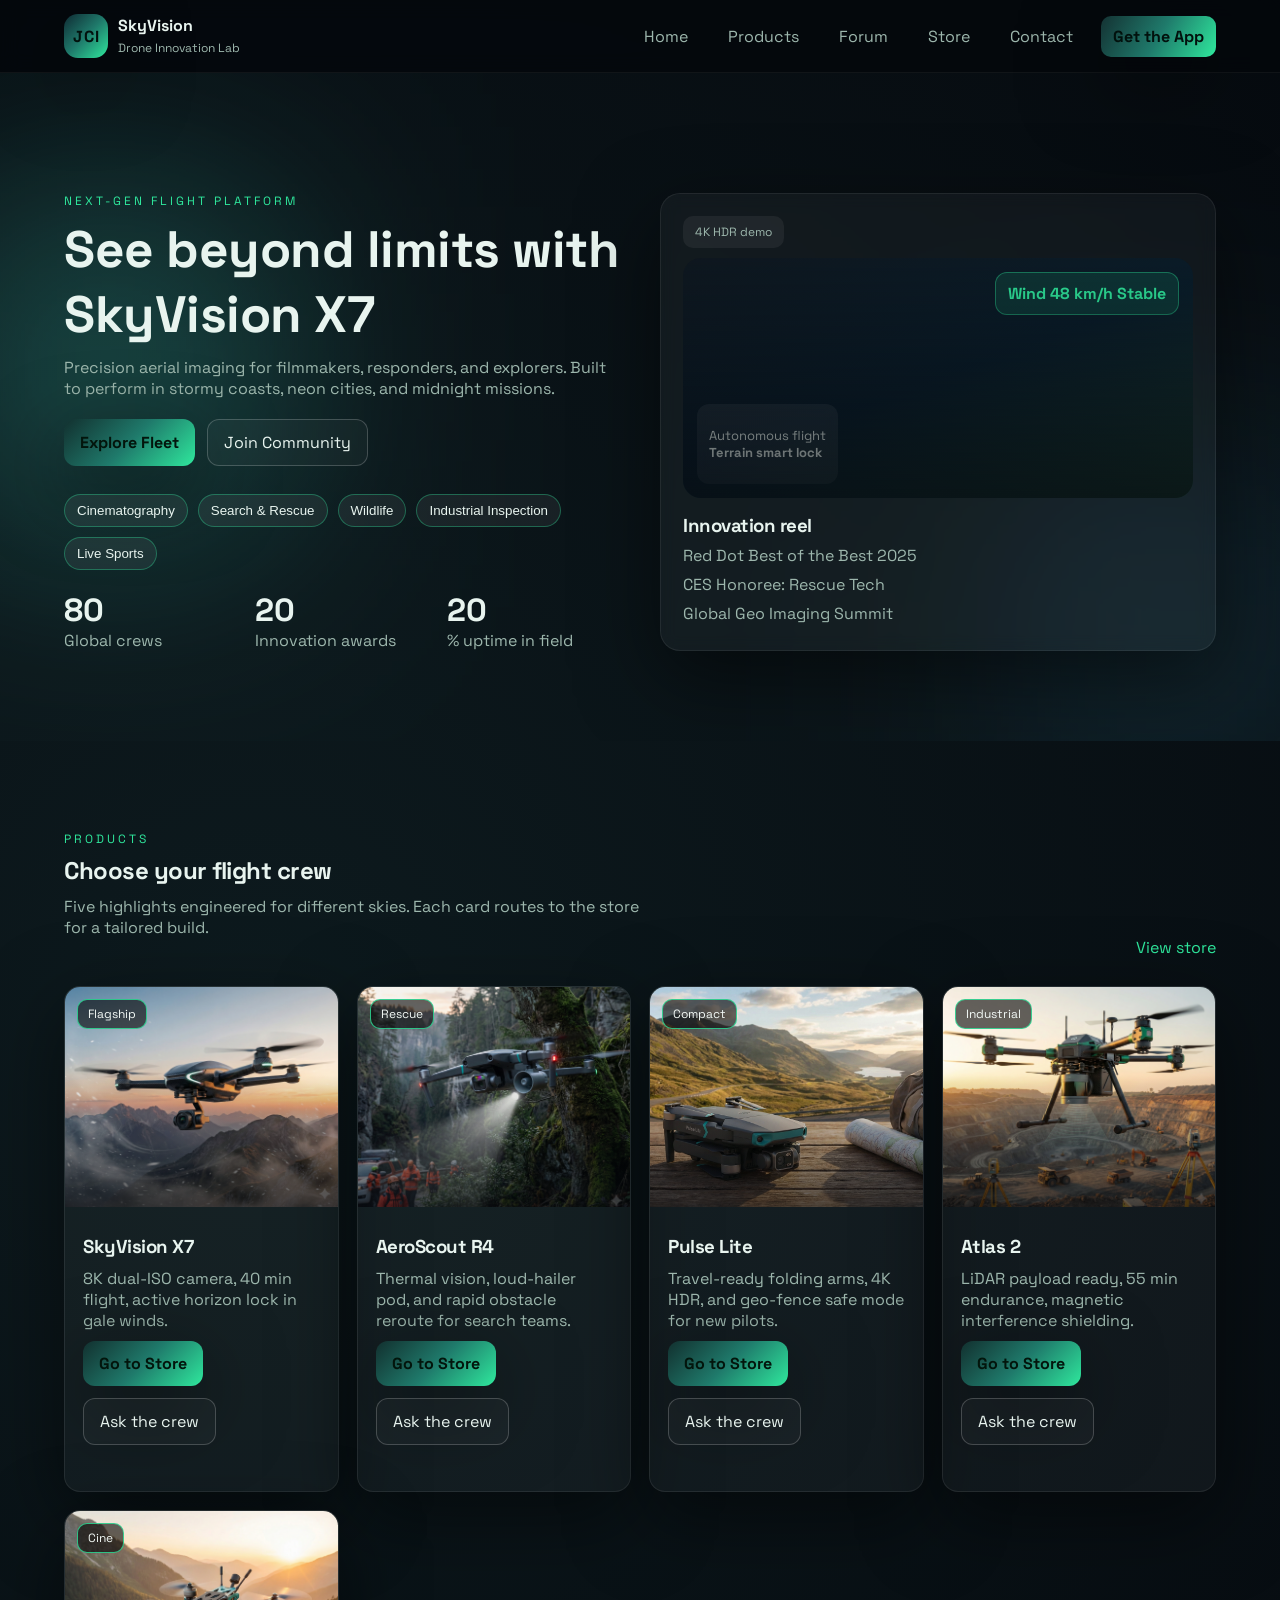
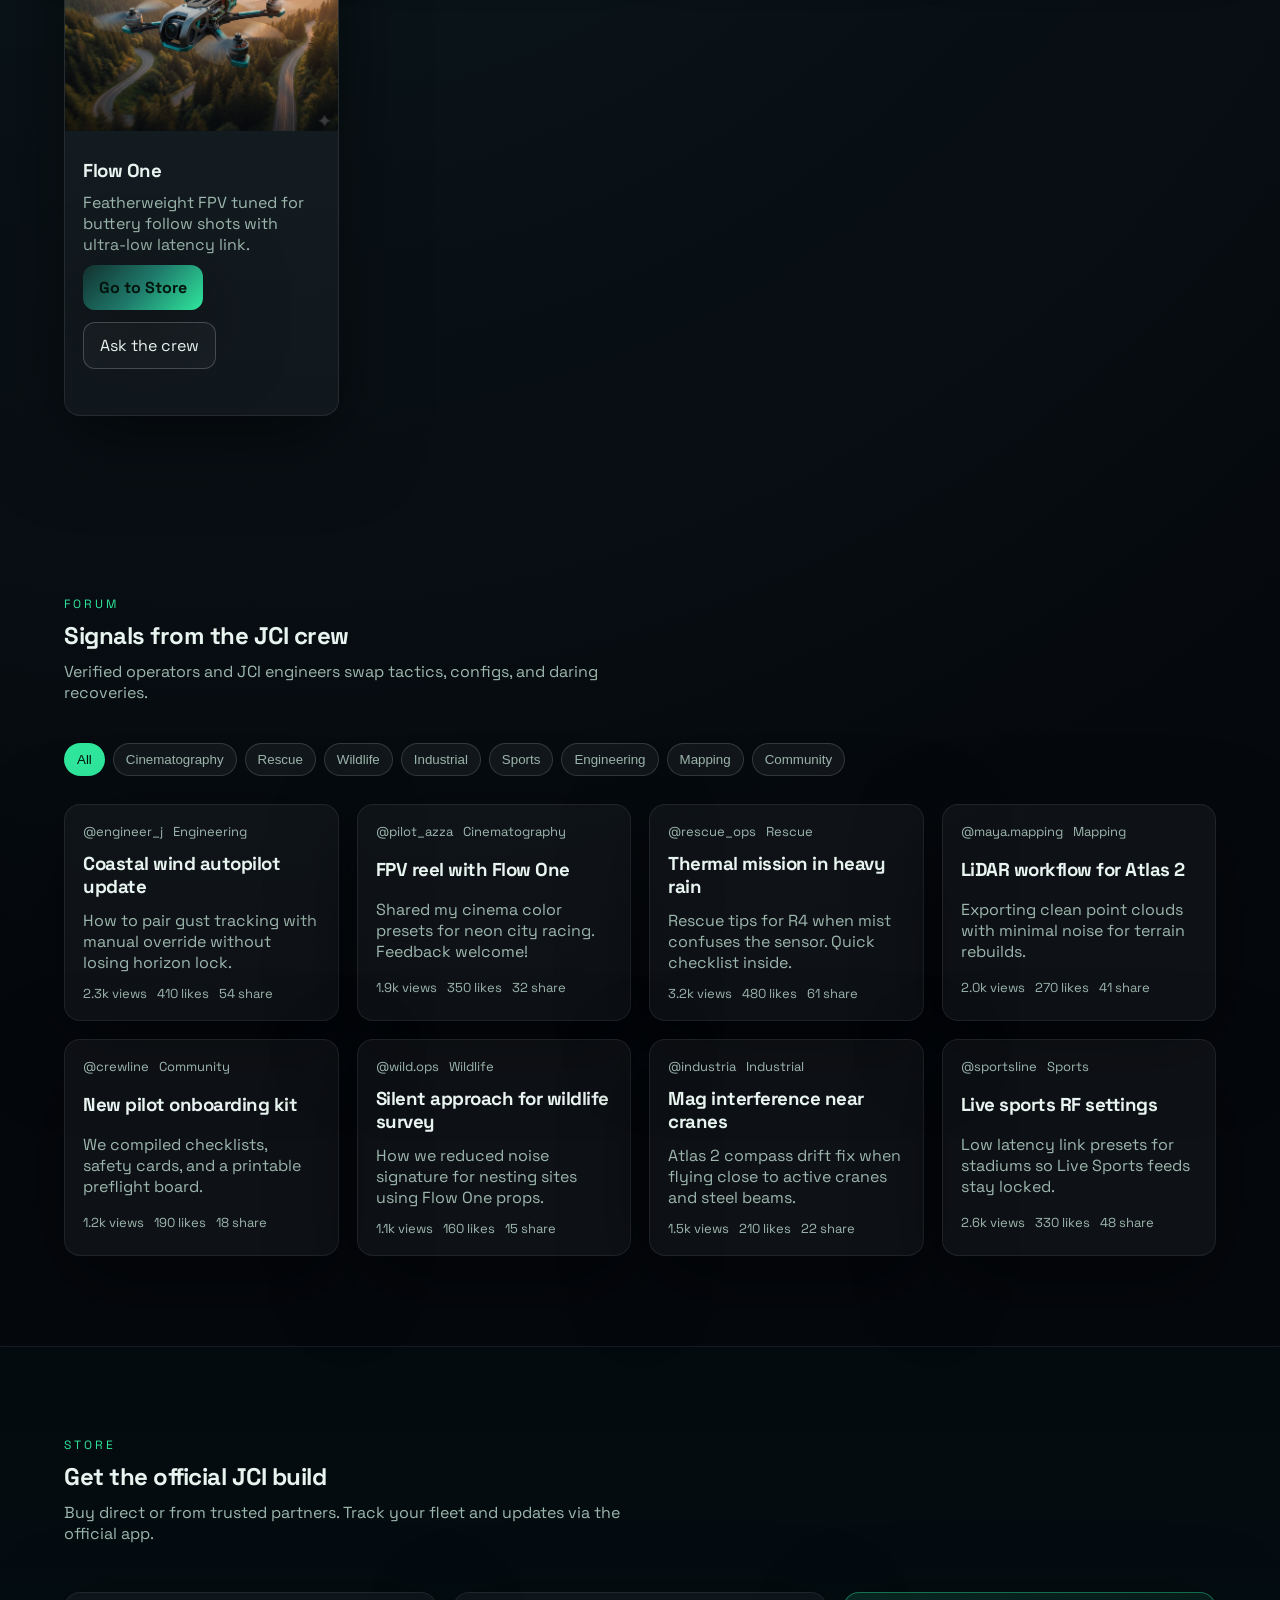
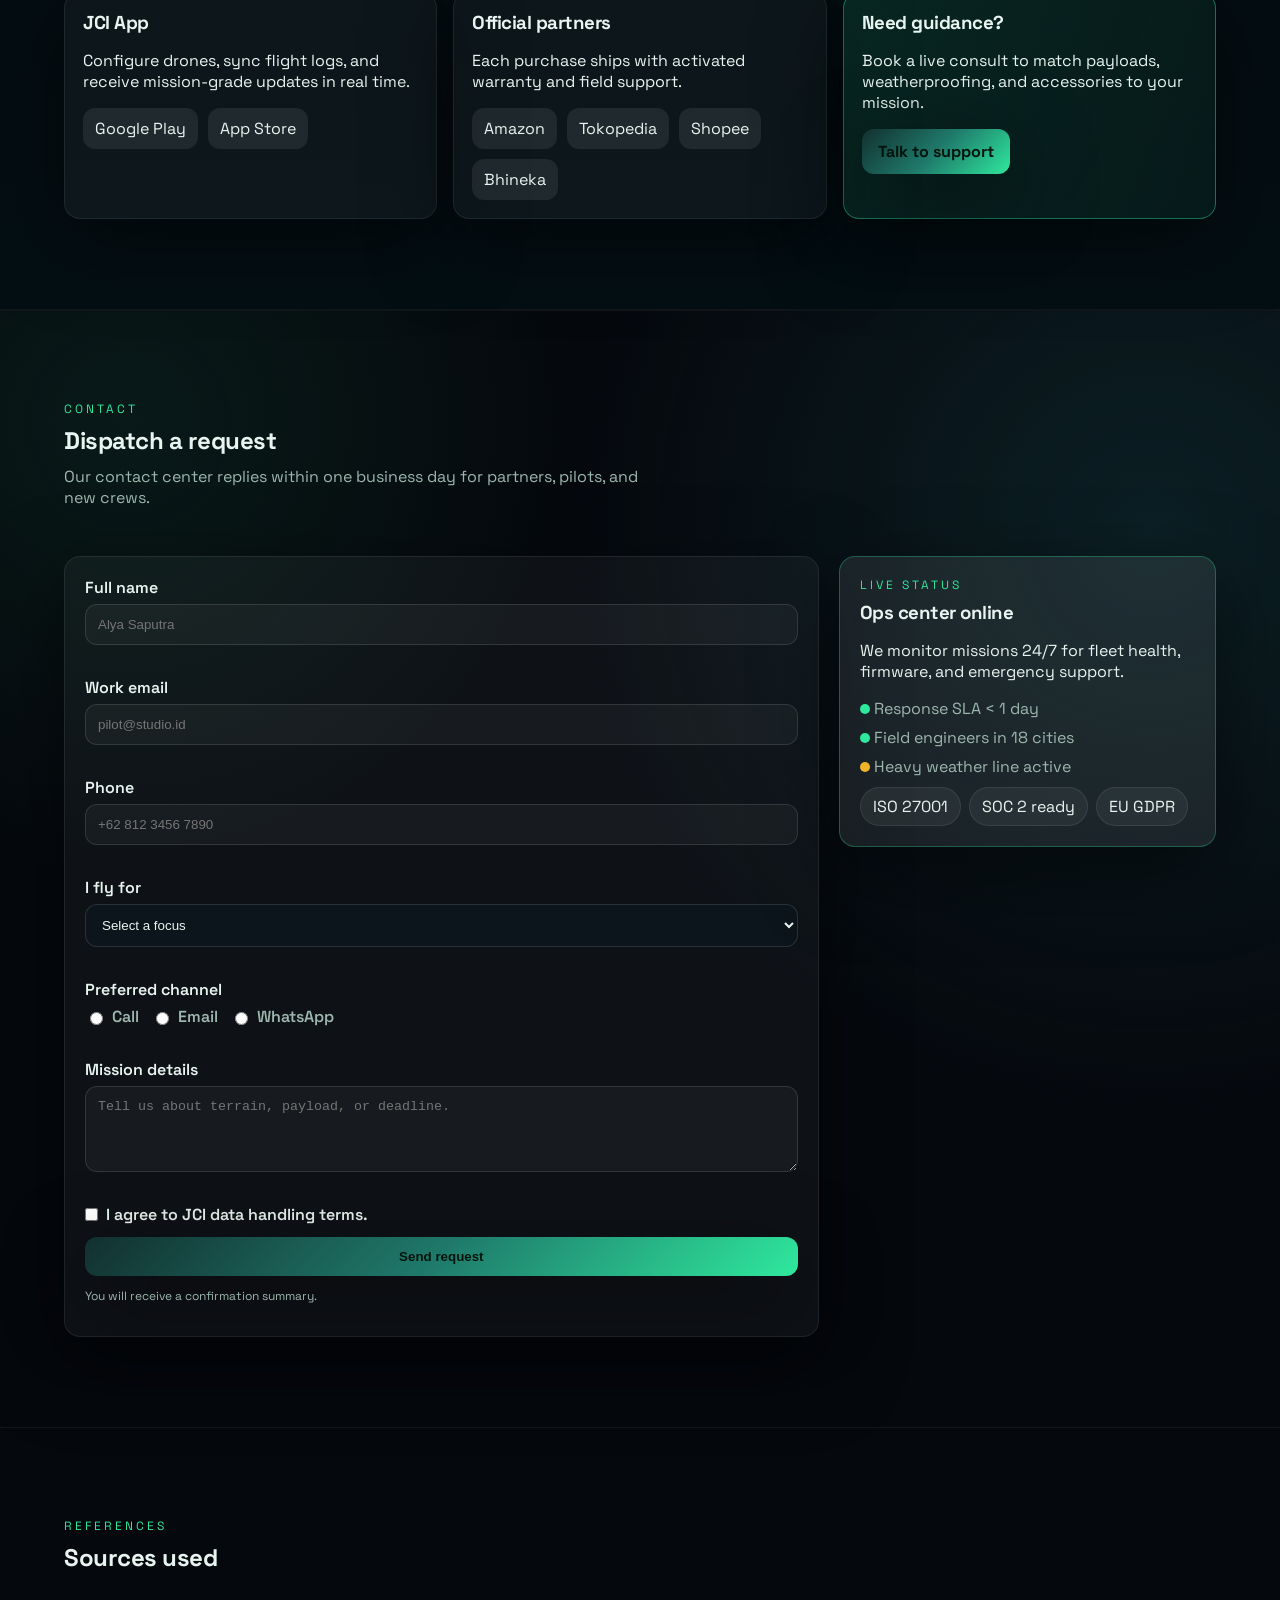
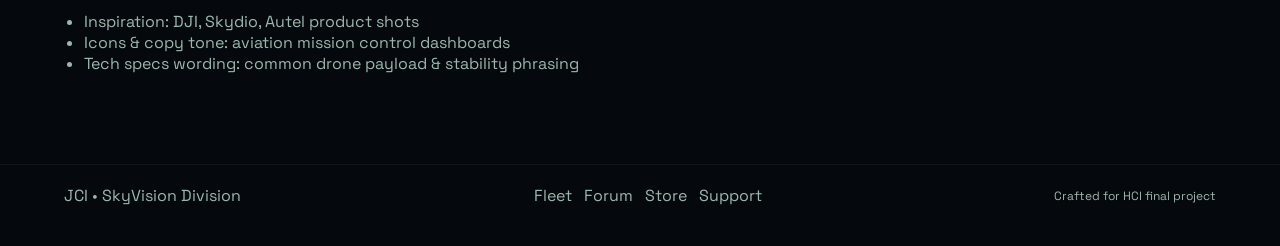
==== index.html @ 2f9ebe7c "Initial commit HCI final project" ====
<!DOCTYPE html>
<html lang="en">
<head>
  <meta charset="UTF-8">
  <meta name="viewport" content="width=device-width, initial-scale=1.0">
  <title>JCI | SkyVision Experience</title>
  <link rel="preconnect" href="https://fonts.googleapis.com">
  <link rel="preconnect" href="https://fonts.gstatic.com" crossorigin>
  <link href="https://fonts.googleapis.com/css2?family=Space+Grotesk:wght@400;500;600;700&display=swap" rel="stylesheet">
  <link rel="stylesheet" href="styles.css">
</head>
<body>
  <header class="topbar">
    <a class="brand" href="#home" aria-label="Go to JCI home">
      <div class="brand-mark">JCI</div>
      <div class="brand-text">
        <span>SkyVision</span>
        <small>Drone Innovation Lab</small>
      </div>
    </a>
    <button class="nav-toggle" aria-label="Toggle navigation">
      <span></span><span></span><span></span>
    </button>
    <nav class="nav">
      <a href="#home">Home</a>
      <a href="#products">Products</a>
      <a href="#forum">Forum</a>
      <a href="#store">Store</a>
      <a href="#contact">Contact</a>
      <a class="pill" href="#store">Get the App</a>
    </nav>
  </header>

  <main>
    <section id="home" class="section hero">
      <div class="glow glow-a"></div>
      <div class="glow glow-b"></div>
      <div class="hero-grid">
        <div>
          <p class="eyebrow">Next-Gen Flight Platform</p>
          <h1>See beyond limits with SkyVision X7</h1>
          <p class="lede">Precision aerial imaging for filmmakers, responders, and explorers. Built to perform in stormy coasts, neon cities, and midnight missions.</p>
          <div class="actions">
            <a class="btn primary" href="#products">Explore Fleet</a>
            <a class="btn ghost" href="#forum">Join Community</a>
          </div>
          <div class="fields">
            <button class="chip field-chip" data-cat="Cinematography">Cinematography</button>
            <button class="chip field-chip" data-cat="Rescue">Search &amp; Rescue</button>
            <button class="chip field-chip" data-cat="Wildlife">Wildlife</button>
            <button class="chip field-chip" data-cat="Industrial">Industrial Inspection</button>
            <button class="chip field-chip" data-cat="Sports">Live Sports</button>
          </div>
          <div class="metrics">
            <div><span class="metric-value" data-target="280">0</span><span class="metric-label">Global crews</span></div>
            <div><span class="metric-value" data-target="42">0</span><span class="metric-label">Innovation awards</span></div>
            <div><span class="metric-value" data-target="99">0</span><span class="metric-label">% uptime in field</span></div>
          </div>
        </div>
        <div class="hero-card">
          <div class="hero-video">
            <div class="video-tag">4K HDR demo</div>
            <div class="video-frame">
              <video class="video-media" src="assets/SkyVIsionX7_in action.mp4" autoplay loop muted playsinline></video>
              <div class="floating-badge">
                <p>Autonomous flight<br><strong>Terrain smart lock</strong></p>
              </div>
              <div class="stat-chip">
                <span>Wind 48 km/h</span>
                <strong>Stable</strong>
              </div>
            </div>
          </div>
          <div class="hero-awards">
            <h3>Innovation reel</h3>
            <ul>
              <li>Red Dot Best of the Best 2025</li>
              <li>CES Honoree: Rescue Tech</li>
              <li>Global Geo Imaging Summit</li>
            </ul>
          </div>
        </div>
      </div>
    </section>

    <section id="products" class="section">
      <div class="section-head">
        <div>
          <p class="eyebrow">Products</p>
          <h2>Choose your flight crew</h2>
          <p class="lede">Five highlights engineered for different skies. Each card routes to the store for a tailored build.</p>
        </div>
        <a class="text-link" href="#store">View store</a>
      </div>
      <div class="card-grid" id="productGrid"></div>
    </section>

    <section id="forum" class="section">
      <div class="section-head">
        <div>
          <p class="eyebrow">Forum</p>
          <h2>Signals from the JCI crew</h2>
          <p class="lede">Verified operators and JCI engineers swap tactics, configs, and daring recoveries.</p>
        </div>
        <div class="filters" id="filterBar"></div>
      </div>
      <div class="card-grid forum-grid" id="forumGrid"></div>
    </section>

    <section id="store" class="section store">
      <div class="section-head">
        <div>
          <p class="eyebrow">Store</p>
          <h2>Get the official JCI build</h2>
          <p class="lede">Buy direct or from trusted partners. Track your fleet and updates via the official app.</p>
        </div>
      </div>
      <div class="store-grid">
        <div class="store-card">
          <h3>JCI App</h3>
          <p>Configure drones, sync flight logs, and receive mission-grade updates in real time.</p>
          <div class="badges">
            <a class="badge" href="#store" data-store="Google Play">Google Play</a>
            <a class="badge" href="#store" data-store="App Store">App Store</a>
          </div>
        </div>
        <div class="store-card">
          <h3>Official partners</h3>
          <p>Each purchase ships with activated warranty and field support.</p>
          <div class="partner-row">
            <a class="badge" href="#store" data-partner="Amazon">Amazon</a>
            <a class="badge" href="#store" data-partner="Tokopedia">Tokopedia</a>
            <a class="badge" href="#store" data-partner="Shopee">Shopee</a>
            <a class="badge" href="#store" data-partner="Bhineka">Bhineka</a>
          </div>
        </div>
        <div class="store-card highlight">
          <h3>Need guidance?</h3>
          <p>Book a live consult to match payloads, weatherproofing, and accessories to your mission.</p>
          <a class="btn primary" href="#contact">Talk to support</a>
        </div>
      </div>
    </section>

    <section id="contact" class="section contact">
      <div class="section-head">
        <div>
          <p class="eyebrow">Contact</p>
          <h2>Dispatch a request</h2>
          <p class="lede">Our contact center replies within one business day for partners, pilots, and new crews.</p>
        </div>
      </div>
      <div class="contact-grid">
        <form id="contactForm" novalidate>
          <div class="form-row">
            <label for="name">Full name</label>
            <input type="text" id="name" name="name" placeholder="Alya Saputra">
            <small class="error" id="err-name"></small>
          </div>
          <div class="form-row">
            <label for="email">Work email</label>
            <input type="email" id="email" name="email" placeholder="pilot@studio.id">
            <small class="error" id="err-email"></small>
          </div>
          <div class="form-row">
            <label for="phone">Phone</label>
            <input type="tel" id="phone" name="phone" placeholder="+62 812 3456 7890">
            <small class="error" id="err-phone"></small>
          </div>
          <div class="form-row">
            <label for="role">I fly for</label>
            <select id="role" name="role">
              <option value="">Select a focus</option>
              <option value="film">Film production</option>
              <option value="rescue">Rescue & safety</option>
              <option value="inspection">Industrial inspection</option>
              <option value="mapping">Mapping & survey</option>
              <option value="hobby">Hobby crew</option>
              <option value="security">Security & perimeter patrol</option>
            </select>
            <small class="error" id="err-role"></small>
          </div>
          <div class="form-row">
            <label>Preferred channel</label>
            <div class="radio-row">
              <label><input type="radio" name="channel" value="call"> Call</label>
              <label><input type="radio" name="channel" value="email"> Email</label>
              <label><input type="radio" name="channel" value="whatsapp"> WhatsApp</label>
            </div>
            <small class="error" id="err-channel"></small>
          </div>
          <div class="form-row">
            <label for="message">Mission details</label>
            <textarea id="message" name="message" rows="4" placeholder="Tell us about terrain, payload, or deadline."></textarea>
            <small class="error" id="err-message"></small>
          </div>
          <div class="form-row checkbox">
            <label><input type="checkbox" id="terms" name="terms"> I agree to JCI data handling terms.</label>
            <small class="error" id="err-terms"></small>
          </div>
          <div class="form-row">
            <button class="btn primary" type="submit">Send request</button>
            <p class="tiny">You will receive a confirmation summary.</p>
          </div>
        </form>
        <div class="contact-side">
          <div class="pulse-card">
            <p class="eyebrow">Live status</p>
            <h3>Ops center online</h3>
            <p>We monitor missions 24/7 for fleet health, firmware, and emergency support.</p>
            <ul class="status-list">
              <li><span class="dot green"></span> Response SLA &lt; 1 day</li>
              <li><span class="dot green"></span> Field engineers in 18 cities</li>
              <li><span class="dot yellow"></span> Heavy weather line active</li>
            </ul>
            <div class="chip-row">
              <div class="chip">ISO 27001</div>
              <div class="chip">SOC 2 ready</div>
              <div class="chip">EU GDPR</div>
            </div>
          </div>
        </div>
      </div>
    </section>

    <section class="section references">
      <div class="section-head">
        <div>
          <p class="eyebrow">References</p>
          <h2>Sources used</h2>
        </div>
      </div>
      <ul class="reference-list">
        <li>Inspiration: DJI, Skydio, Autel product shots</li>
        <li>Icons & copy tone: aviation mission control dashboards</li>
        <li>Tech specs wording: common drone payload & stability phrasing</li>
      </ul>
    </section>
  </main>

  <footer class="footer">
    <div>JCI • SkyVision Division</div>
    <div class="foot-links">
      <a href="#products">Fleet</a>
      <a href="#forum">Forum</a>
      <a href="#store">Store</a>
      <a href="#contact">Support</a>
    </div>
    <div class="foot-meta">Crafted for HCI final project</div>
  </footer>

  <script src="script.js"></script>
</body>
</html>
---- styles.css ----
/* Typography and palette */
:root {
  --bg: #05080d;
  --bg-soft: #0d151c;
  --card: rgba(255, 255, 255, 0.04);
  --card-strong: rgba(255, 255, 255, 0.08);
  --accent: #2fe89d;
  --accent-2: #1f7a6b;
  --text: #e8f4ef;
  --muted: #9db7ad;
  --warn: #f0b429;
  --error: #f66;
  --shadow: 0 25px 80px rgba(0, 0, 0, 0.5);
}

* {
  box-sizing: border-box;
}

body {
  margin: 0;
  font-family: "Space Grotesk", "Segoe UI", sans-serif;
  background: radial-gradient(circle at 20% 20%, #0d1a1e 0, #05080d 40%), radial-gradient(circle at 80% 0%, #0a1d2a 0, #05080d 45%), #05080d;
  color: var(--text);
}

a {
  color: inherit;
  text-decoration: none;
}

.topbar {
  position: sticky;
  top: 0;
  z-index: 10;
  display: flex;
  align-items: center;
  justify-content: space-between;
  padding: 14px 5vw;
  background: rgba(5, 8, 13, 0.9);
  backdrop-filter: blur(10px);
  border-bottom: 1px solid rgba(255, 255, 255, 0.05);
}

.brand {
  display: flex;
  align-items: center;
  gap: 10px;
}

.brand-mark {
  width: 44px;
  height: 44px;
  border-radius: 14px;
  background: linear-gradient(135deg, #0f2a33, #1f7a6b, #2fe89d);
  display: grid;
  place-items: center;
  font-weight: 700;
  letter-spacing: 1px;
  color: #02110d;
  box-shadow: var(--shadow);
}

.brand-text span {
  display: block;
  font-weight: 700;
}

.brand-text small {
  color: var(--muted);
  font-size: 12px;
}

.nav {
  display: flex;
  align-items: center;
  gap: 16px;
}

.nav a {
  padding: 10px 12px;
  border-radius: 10px;
  transition: background 0.2s ease, color 0.2s ease;
  color: var(--muted);
}

.nav a:hover {
  background: rgba(255, 255, 255, 0.07);
  color: var(--text);
}

.nav .pill {
  background: linear-gradient(120deg, #143233, #1f7a6b, #2fe89d);
  color: #02110d;
  font-weight: 700;
  box-shadow: var(--shadow);
}

.nav-toggle {
  display: none;
  width: 46px;
  height: 46px;
  border-radius: 14px;
  border: 1px solid rgba(255, 255, 255, 0.15);
  background: rgba(255, 255, 255, 0.03);
  gap: 6px;
  flex-direction: column;
  align-items: center;
  justify-content: center;
  cursor: pointer;
}

.nav-toggle span {
  width: 24px;
  height: 2px;
  background: var(--text);
}

.section {
  padding: 90px 5vw;
  position: relative;
}

.hero {
  padding-top: 120px;
  overflow: hidden;
}

.glow {
  position: absolute;
  filter: blur(120px);
  opacity: 0.55;
  mix-blend-mode: screen;
  pointer-events: none;
}

.glow-a {
  width: 320px;
  height: 320px;
  background: #1f7a6b;
  top: 20%;
  left: -4%;
}

.glow-b {
  width: 360px;
  height: 360px;
  background: #0f2a33;
  bottom: -10%;
  right: -6%;
}

.hero-grid {
  display: grid;
  grid-template-columns: repeat(auto-fit, minmax(280px, 1fr));
  gap: 40px;
  position: relative;
  z-index: 1;
}

.eyebrow {
  text-transform: uppercase;
  letter-spacing: 3px;
  font-size: 12px;
  color: var(--accent);
  margin: 0 0 8px;
}

h1, h2, h3 {
  margin: 0 0 10px;
  letter-spacing: -0.5px;
}

h1 {
  font-size: clamp(32px, 4vw, 52px);
}

.lede {
  color: var(--muted);
  margin: 0 0 20px;
  max-width: 600px;
}

.actions {
  display: flex;
  gap: 12px;
  margin-bottom: 28px;
  flex-wrap: wrap;
}

.btn {
  display: inline-flex;
  align-items: center;
  justify-content: center;
  gap: 8px;
  padding: 12px 16px;
  border-radius: 12px;
  border: 1px solid rgba(255, 255, 255, 0.15);
  color: var(--text);
  background: rgba(255, 255, 255, 0.03);
  cursor: pointer;
  transition: transform 0.2s ease, box-shadow 0.2s ease, background 0.2s ease;
}

.btn.primary {
  background: linear-gradient(135deg, #12302f, #1f7a6b, #2fe89d);
  color: #03150c;
  font-weight: 700;
  border: none;
  box-shadow: var(--shadow);
}

.btn.ghost {
  border-color: rgba(255, 255, 255, 0.2);
}

.btn:hover {
  transform: translateY(-2px);
  box-shadow: var(--shadow);
}

.metrics {
  display: grid;
  grid-template-columns: repeat(auto-fit, minmax(160px, 1fr));
  gap: 18px;
  color: var(--muted);
}

.metric-value {
  font-size: 32px;
  font-weight: 700;
  display: block;
  color: var(--text);
}

.hero-card {
  background: var(--card);
  border: 1px solid rgba(255, 255, 255, 0.07);
  border-radius: 20px;
  padding: 22px;
  backdrop-filter: blur(8px);
  box-shadow: var(--shadow);
}

.hero-video {
  margin-bottom: 16px;
}

.video-tag {
  display: inline-block;
  padding: 8px 12px;
  border-radius: 10px;
  background: rgba(255, 255, 255, 0.06);
  color: var(--muted);
  font-size: 12px;
}

.video-frame {
  position: relative;
  margin-top: 10px;
  border-radius: 18px;
  overflow: hidden;
  background: linear-gradient(160deg, #0f1820, #0a1d2a, #17362c);
  height: 240px;
}

.video-frame::after {
  content: "";
  position: absolute;
  inset: 0;
  background: linear-gradient(180deg, rgba(5, 8, 13, 0.05), rgba(5, 8, 13, 0.65));
}

.video-media {
  position: absolute;
  inset: 0;
  width: 100%;
  height: 100%;
  object-fit: cover;
  filter: brightness(0.9) saturate(1.05);
  transform: scale(1.08);
  transform-origin: center;
}

.floating-badge {
  position: absolute;
  bottom: 14px;
  left: 14px;
  padding: 10px 12px;
  border-radius: 12px;
  background: rgba(255, 255, 255, 0.08);
  backdrop-filter: blur(6px);
  font-size: 13px;
}

.stat-chip {
  position: absolute;
  top: 14px;
  right: 14px;
  padding: 10px 12px;
  border-radius: 12px;
  background: rgba(47, 232, 157, 0.12);
  color: var(--accent);
  border: 1px solid rgba(47, 232, 157, 0.4);
  font-weight: 700;
}

.hero-awards h3 {
  margin: 0 0 8px;
}

.hero-awards ul {
  padding: 0;
  margin: 0;
  list-style: none;
  color: var(--muted);
  display: grid;
  gap: 8px;
}

.fields {
  display: flex;
  gap: 10px;
  flex-wrap: wrap;
  margin: 8px 0 20px;
}

.chip {
  padding: 8px 12px;
  border-radius: 999px;
  background: rgba(255, 255, 255, 0.06);
  color: var(--text);
  border: 1px solid rgba(255, 255, 255, 0.08);
  cursor: pointer;
}

.field-chip {
  border-color: rgba(47, 232, 157, 0.35);
  color: var(--text);
}

.section-head {
  display: flex;
  justify-content: space-between;
  align-items: flex-end;
  gap: 20px;
  margin-bottom: 28px;
  flex-wrap: wrap;
}

.text-link {
  color: var(--accent);
  display: inline-flex;
  align-items: center;
  gap: 6px;
}

.card-grid {
  display: grid;
  grid-template-columns: repeat(auto-fit, minmax(260px, 1fr));
  gap: 18px;
}

.card {
  padding: 18px;
  border-radius: 16px;
  background: var(--card);
  border: 1px solid rgba(255, 255, 255, 0.08);
  display: grid;
  gap: 12px;
  box-shadow: var(--shadow);
}

.product-card {
  padding: 0;
  overflow: hidden;
}

.product-thumb {
  position: relative;
  height: 220px;
  background: linear-gradient(160deg, #0f1820, #0a1d2a, #17362c);
}

.product-thumb img {
  width: 100%;
  height: 100%;
  object-fit: cover;
  display: block;
}

.product-thumb::after {
  content: "";
  position: absolute;
  inset: 0;
  background: linear-gradient(180deg, rgba(5, 8, 13, 0) 40%, rgba(5, 8, 13, 0.65) 100%);
}

.product-card .product-tag {
  position: absolute;
  top: 12px;
  left: 12px;
  z-index: 1;
  background: rgba(0, 0, 0, 0.6);
  border-color: rgba(47, 232, 157, 0.8);
  color: #f2f8f5;
}

.product-body {
  padding: 16px 18px 18px;
  display: grid;
  gap: 10px;
}

.card h3 {
  margin: 0;
}

.card p {
  margin: 0;
  color: var(--muted);
}

.product-tag {
  display: inline-block;
  padding: 6px 10px;
  border-radius: 10px;
  background: rgba(47, 232, 157, 0.12);
  color: var(--accent);
  font-size: 12px;
  border: 1px solid rgba(47, 232, 157, 0.3);
}

.forum-grid .meta {
  display: flex;
  gap: 10px;
  color: var(--muted);
  font-size: 13px;
}

.forum-grid .counts {
  display: flex;
  gap: 10px;
  color: var(--muted);
  font-size: 13px;
}

.filters {
  display: flex;
  gap: 8px;
  flex-wrap: wrap;
}

.filter-btn {
  padding: 8px 12px;
  border-radius: 999px;
  border: 1px solid rgba(255, 255, 255, 0.15);
  background: rgba(255, 255, 255, 0.05);
  color: var(--muted);
  cursor: pointer;
}

.filter-btn.active {
  background: var(--accent);
  color: #03150c;
  border-color: transparent;
}

.store {
  background: linear-gradient(180deg, rgba(3, 13, 15, 0.6), rgba(3, 20, 25, 0.6));
  border-block: 1px solid rgba(255, 255, 255, 0.05);
}

.store-grid {
  display: grid;
  grid-template-columns: repeat(auto-fit, minmax(260px, 1fr));
  gap: 16px;
}

.store-card {
  padding: 18px;
  border-radius: 16px;
  background: var(--card);
  border: 1px solid rgba(255, 255, 255, 0.08);
  box-shadow: var(--shadow);
}

.store-card h3 {
  margin-top: 0;
}

.store-card .badges {
  display: flex;
  gap: 10px;
  flex-wrap: wrap;
  margin-top: 12px;
}

.badge {
  padding: 10px 12px;
  border-radius: 12px;
  background: rgba(255, 255, 255, 0.08);
  color: var(--text);
  display: inline-flex;
  gap: 6px;
  align-items: center;
}

.partner-row {
  display: flex;
  gap: 10px;
  flex-wrap: wrap;
  margin-top: 12px;
}

.store-card.highlight {
  border-color: rgba(47, 232, 157, 0.4);
  background: linear-gradient(120deg, rgba(47, 232, 157, 0.12), rgba(47, 232, 157, 0.05));
}

.tiny {
  color: var(--muted);
  font-size: 12px;
  margin: 6px 0 0;
}

.contact {
  background: radial-gradient(circle at 10% 10%, rgba(47, 232, 157, 0.08), transparent 30%), radial-gradient(circle at 90% 20%, rgba(22, 66, 71, 0.4), transparent 40%);
  border-top: 1px solid rgba(255, 255, 255, 0.05);
}

.contact-grid {
  display: grid;
  grid-template-columns: 2fr 1fr;
  gap: 20px;
  align-items: start;
}

form {
  background: var(--card);
  padding: 20px;
  border-radius: 16px;
  border: 1px solid rgba(255, 255, 255, 0.08);
  box-shadow: var(--shadow);
}

.form-row {
  display: grid;
  gap: 6px;
  margin-bottom: 12px;
}

label {
  font-weight: 600;
}

input, select, textarea {
  width: 100%;
  padding: 12px;
  border-radius: 12px;
  border: 1px solid rgba(255, 255, 255, 0.12);
  background: rgba(255, 255, 255, 0.04);
  color: var(--text);
}

textarea {
  resize: vertical;
}

input:focus, select:focus, textarea:focus {
  outline: 1px solid var(--accent);
  border-color: rgba(47, 232, 157, 0.6);
}

select {
  background: var(--bg-soft);
  color: var(--text);
}

select option {
  background: #f3f6f8;
  color: #0a1411;
}

.radio-row {
  display: flex;
  gap: 12px;
  flex-wrap: wrap;
  color: var(--muted);
}

.radio-row label {
  display: inline-flex;
  align-items: center;
  gap: 6px;
}

.form-row.checkbox {
  display: flex;
  align-items: center;
  gap: 8px;
  justify-content: flex-start;
}

.form-row.checkbox label {
  display: inline-flex;
  align-items: center;
  gap: 8px;
  white-space: nowrap;
}

.form-row.checkbox input[type="checkbox"] {
  margin: 0;
}

.error {
  color: var(--error);
  min-height: 14px;
}

.contact-side {
  position: sticky;
  top: 100px;
}

.pulse-card {
  background: var(--card-strong);
  padding: 20px;
  border-radius: 16px;
  border: 1px solid rgba(47, 232, 157, 0.3);
  box-shadow: var(--shadow);
}

.status-list {
  list-style: none;
  padding: 0;
  margin: 10px 0;
  color: var(--muted);
  display: grid;
  gap: 8px;
}

.dot {
  width: 10px;
  height: 10px;
  border-radius: 50%;
  display: inline-block;
}

.dot.green {
  background: var(--accent);
}

.dot.yellow {
  background: var(--warn);
}

.chip-row {
  display: flex;
  gap: 8px;
  flex-wrap: wrap;
  margin-top: 10px;
}

.references {
  border-top: 1px solid rgba(255, 255, 255, 0.05);
}

.reference-list {
  list-style: disc;
  margin: 0;
  padding-left: 20px;
  color: var(--muted);
}

.footer {
  padding: 20px 5vw 40px;
  display: flex;
  justify-content: space-between;
  align-items: center;
  gap: 16px;
  flex-wrap: wrap;
  color: var(--muted);
  border-top: 1px solid rgba(255, 255, 255, 0.05);
}

.foot-links {
  display: flex;
  gap: 12px;
}

.foot-links a:hover {
  color: var(--text);
}

.foot-meta {
  font-size: 12px;
}

/* Responsive tweaks */
@media (max-width: 1024px) {
  .contact-grid {
    grid-template-columns: 1fr;
  }
  .contact-side {
    position: static;
  }
}

@media (max-width: 768px) {
  .topbar {
    padding: 12px 4vw;
  }
  .nav {
    position: absolute;
    inset: 68px 16px auto 16px;
    flex-direction: column;
    background: rgba(5, 8, 13, 0.95);
    border: 1px solid rgba(255, 255, 255, 0.08);
    border-radius: 16px;
    padding: 12px;
    display: none;
  }
  .nav.open {
    display: flex;
  }
  .nav-toggle {
    display: inline-flex;
  }
}

@media (max-width: 600px) {
  .section {
    padding: 70px 5vw;
  }
  .hero {
    padding-top: 90px;
  }
  .metrics {
    grid-template-columns: repeat(auto-fit, minmax(120px, 1fr));
  }
  input, select, textarea {
    font-size: 14px;
  }
}
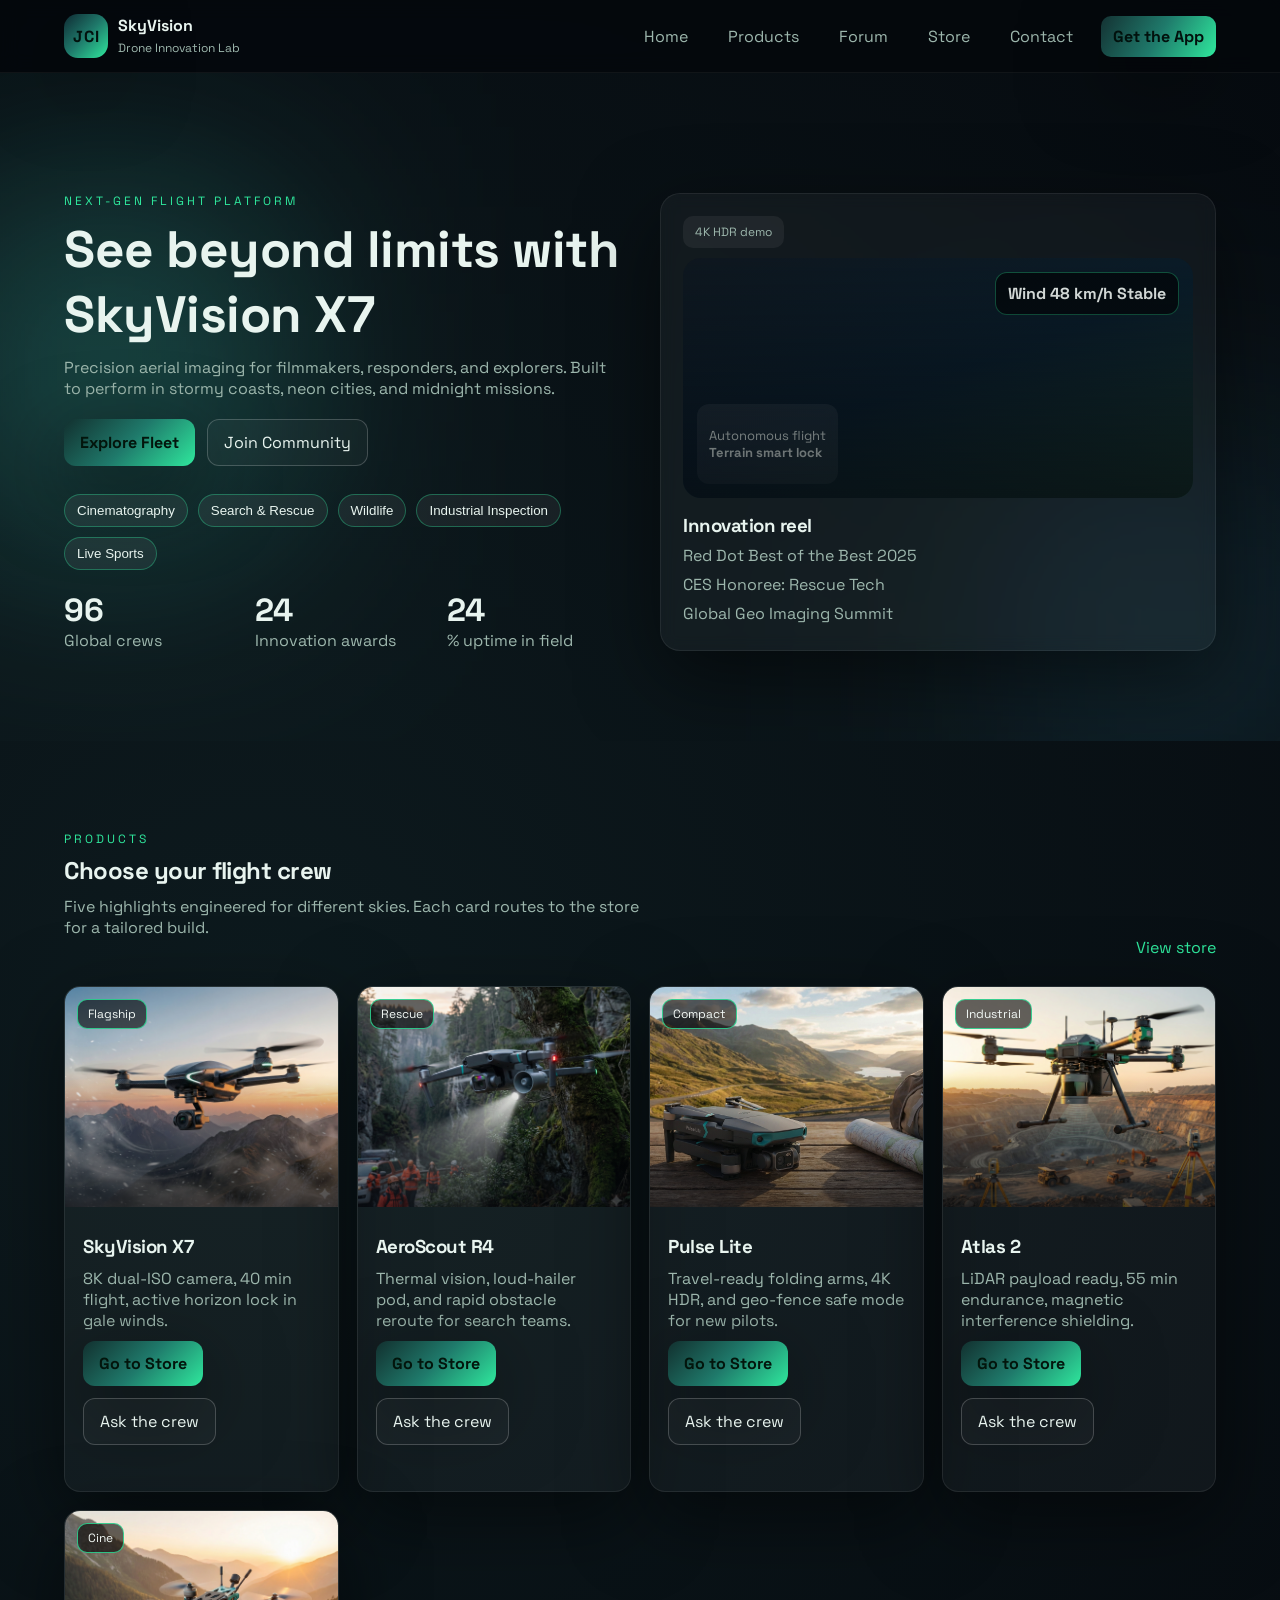
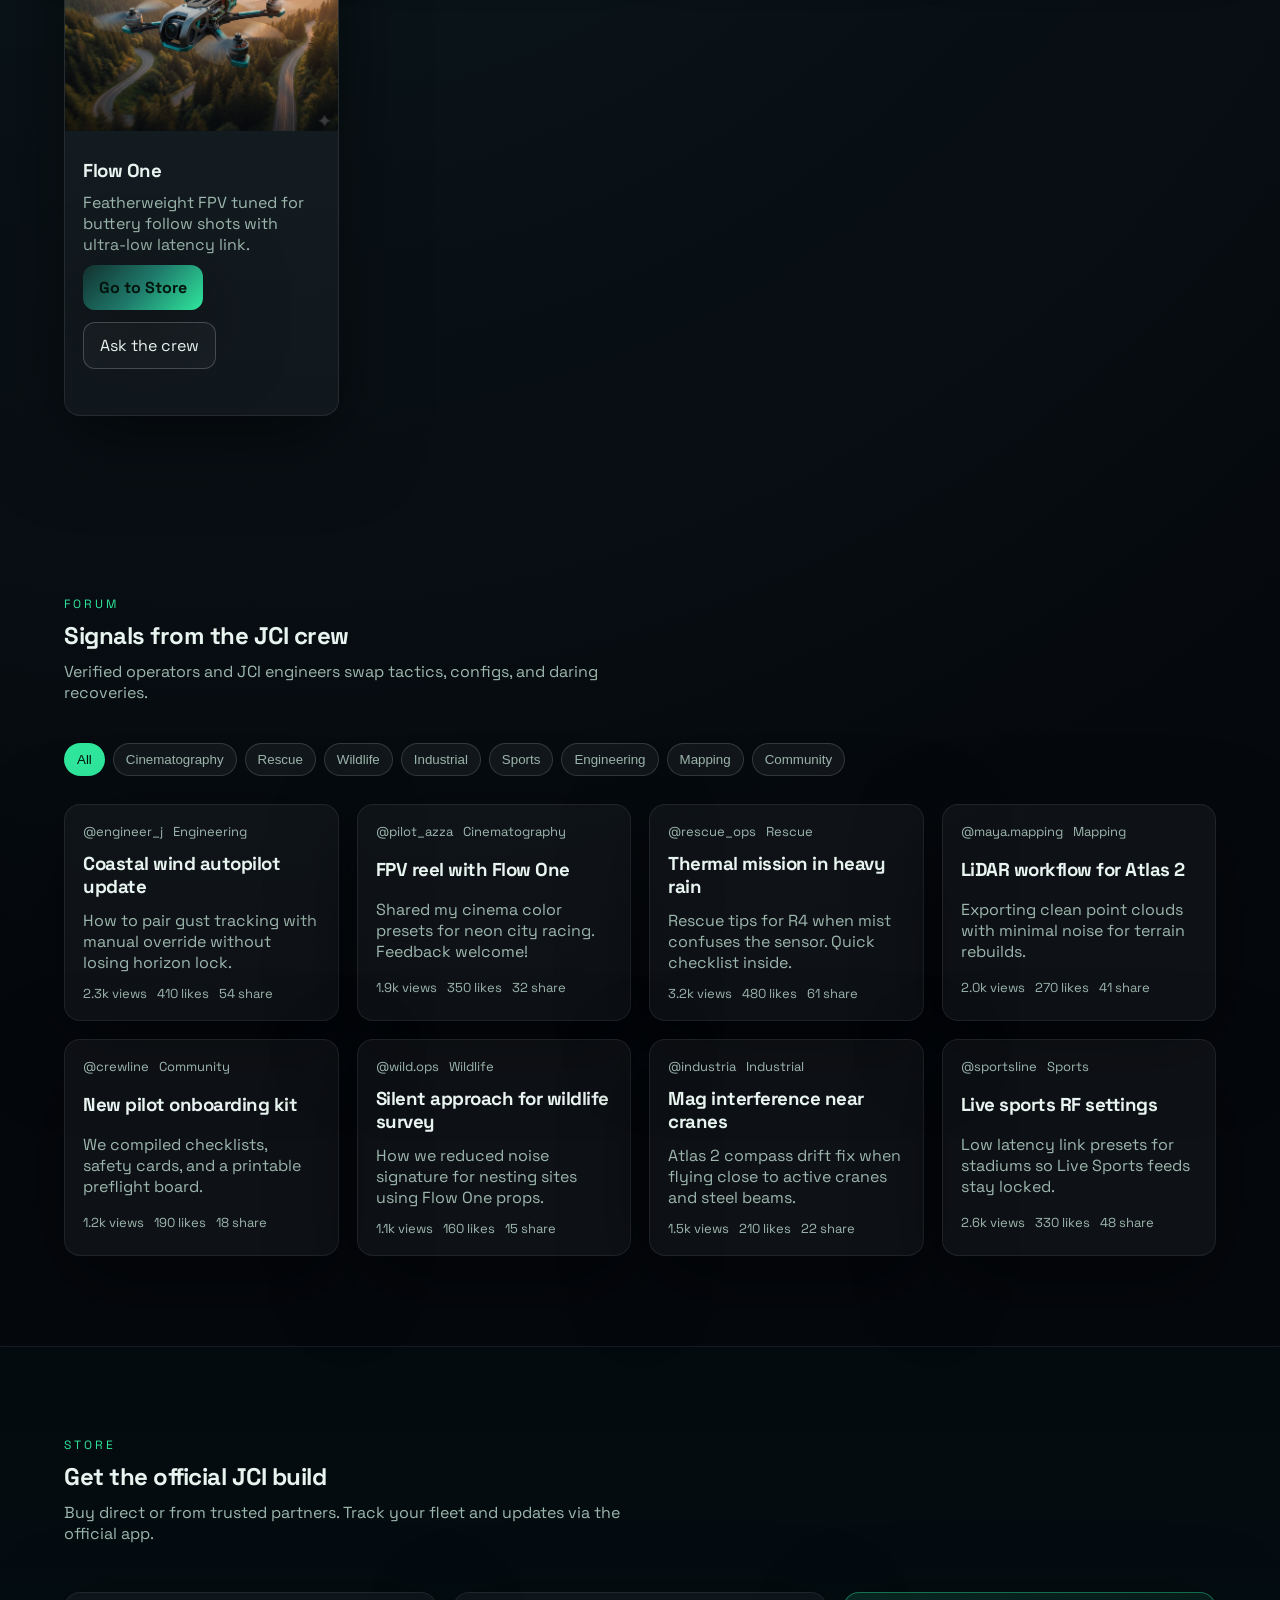
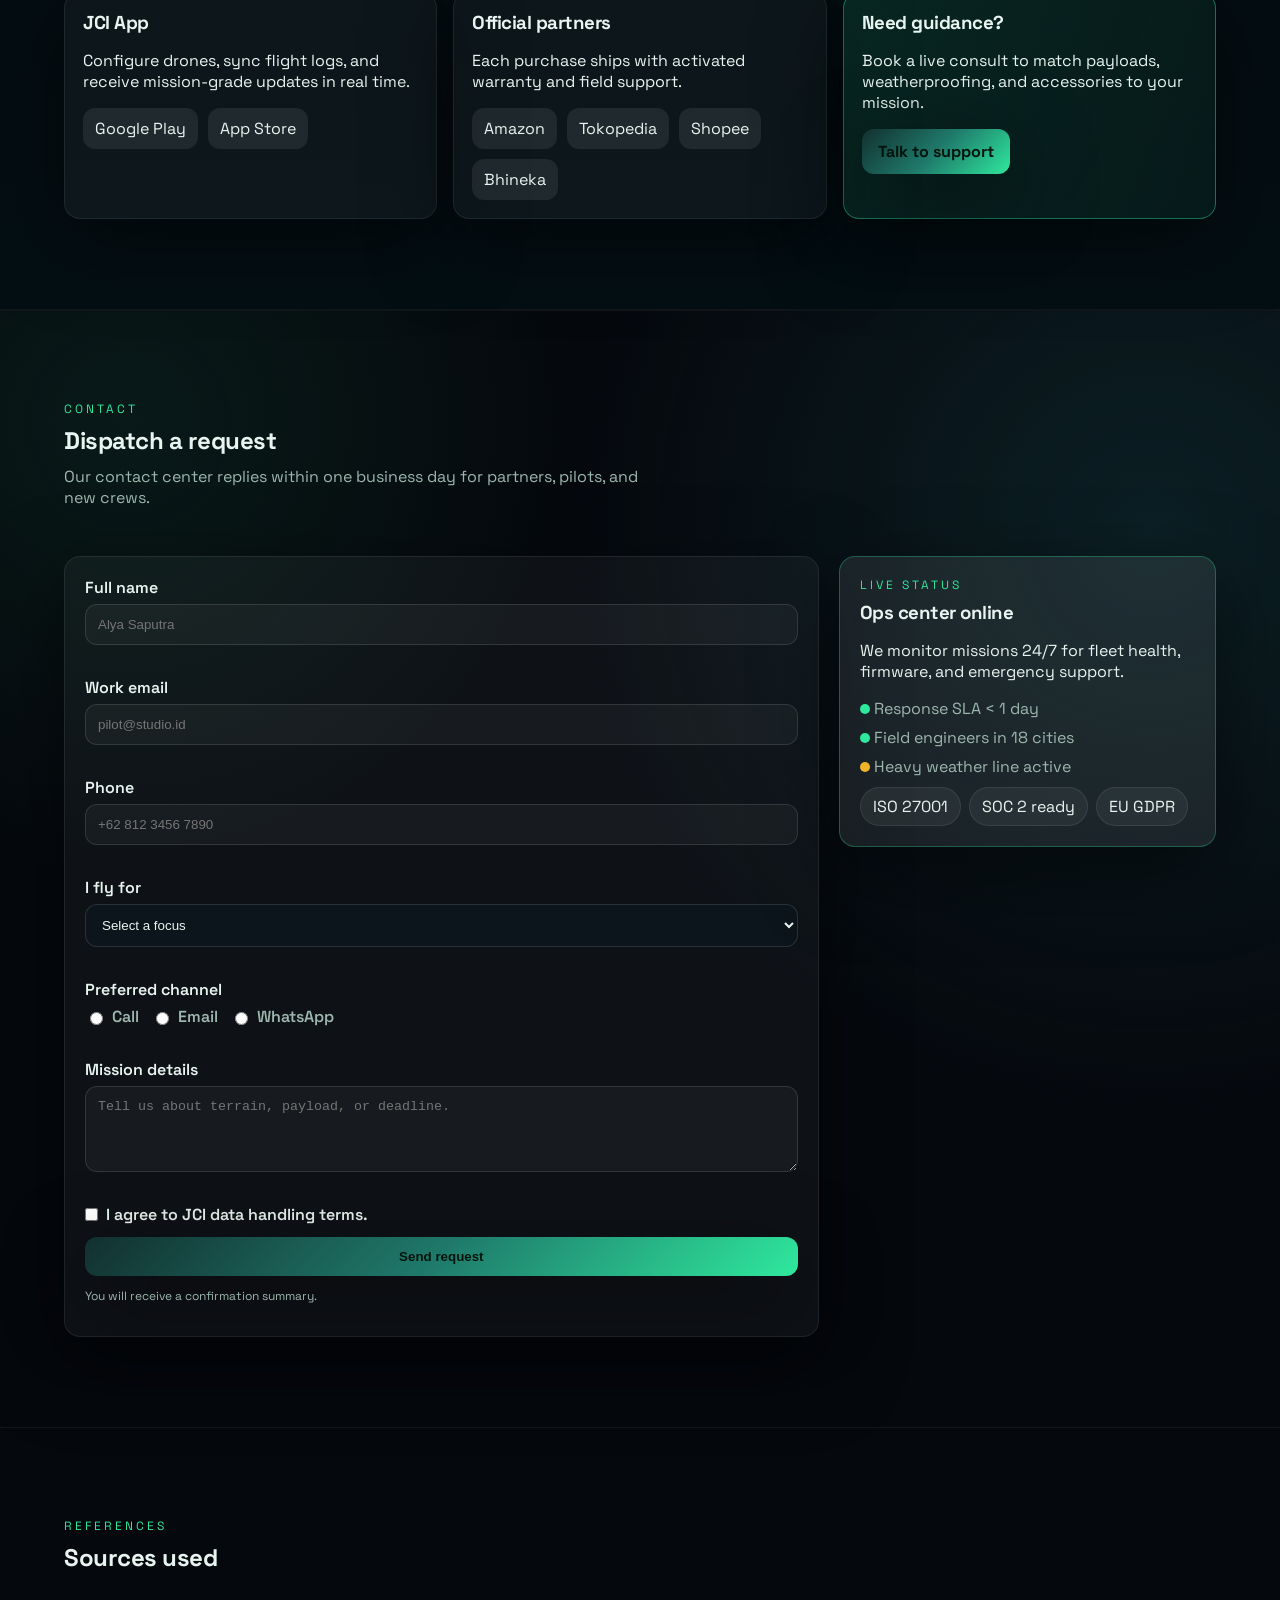
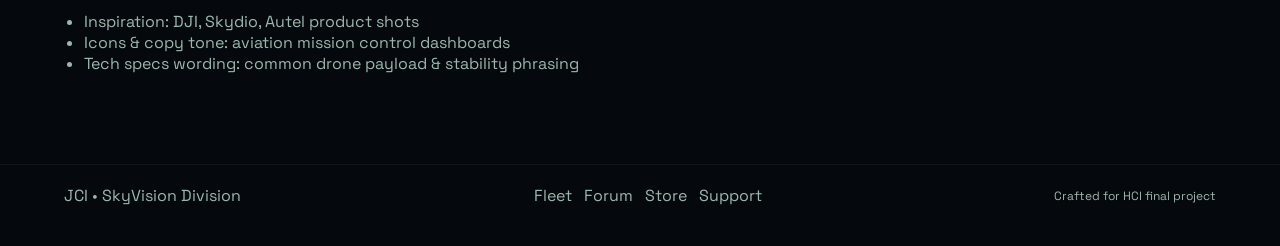
==== commit ca959edb: "add video and README" ====
--- a/index.html
+++ b/index.html
@@ -61,7 +61,16 @@
           <div class="hero-video">
             <div class="video-tag">4K HDR demo</div>
             <div class="video-frame">
-              <video class="video-media" src="assets/SkyVIsionX7_in action.mp4" autoplay loop muted playsinline></video>
+              <video
+                id="heroVideo"
+                class="video-media"
+                src="assets/SkyVIsionX7_in action.mp4"
+                data-src-primary="assets/SkyVIsionX7_in action.mp4"
+                data-src-alt="assets/Vision Tiger.mp4"
+                autoplay
+                muted
+                playsinline
+              ></video>
               <div class="floating-badge">
                 <p>Autonomous flight<br><strong>Terrain smart lock</strong></p>
               </div>
--- a/styles.css
+++ b/styles.css
@@ -299,9 +299,9 @@
   right: 14px;
   padding: 10px 12px;
   border-radius: 12px;
-  background: rgba(47, 232, 157, 0.12);
-  color: var(--accent);
-  border: 1px solid rgba(47, 232, 157, 0.4);
+  background: rgba(0, 0, 0, 0.6);
+  color: #f2f8f5;
+  border: 1px solid rgba(47, 232, 157, 0.35);
   font-weight: 700;
 }
 
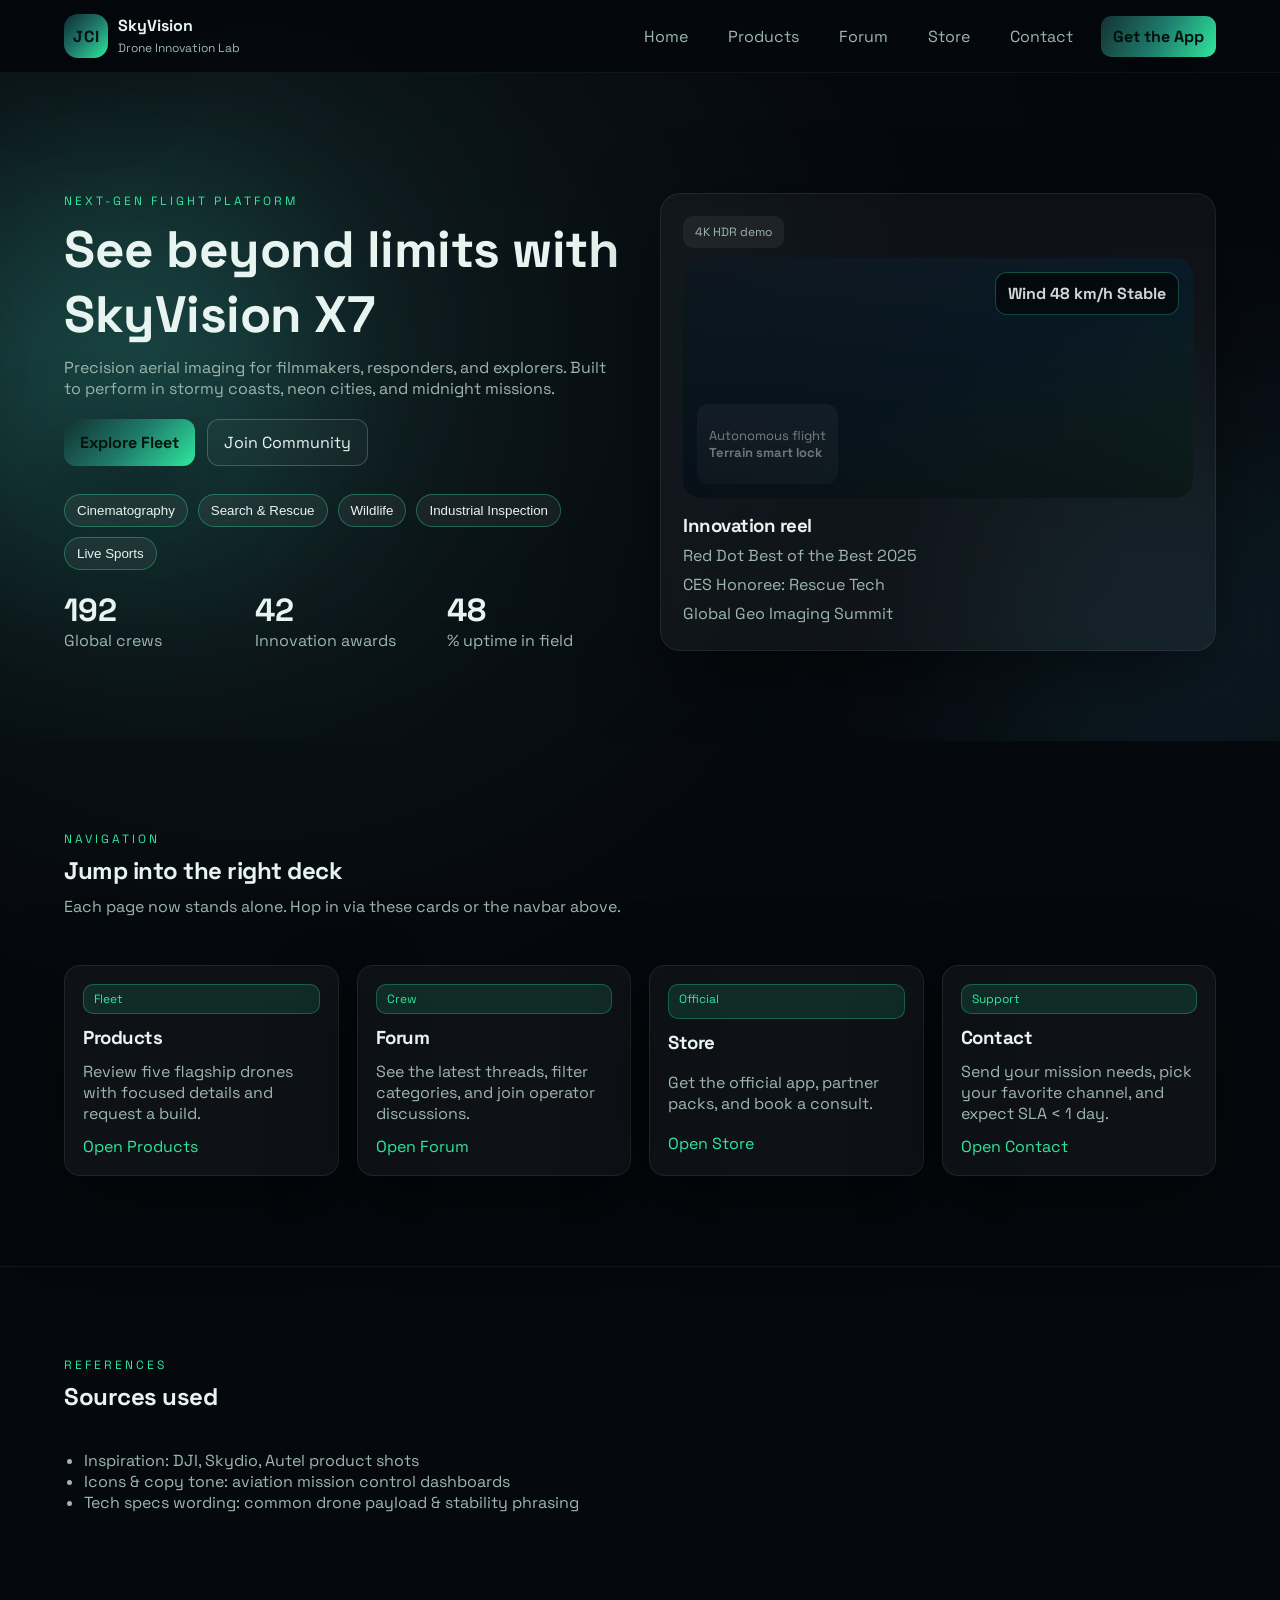
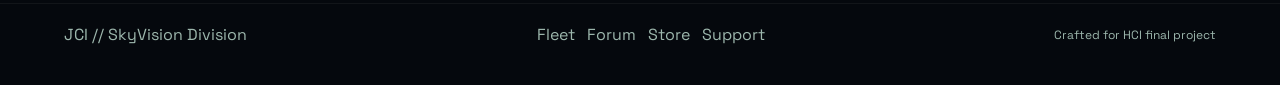
==== commit 077cad70: "Update Readme on JCI logo and add FIG file" ====
--- a/index.html
+++ b/index.html
@@ -11,7 +11,7 @@
 </head>
 <body>
   <header class="topbar">
-    <a class="brand" href="#home" aria-label="Go to JCI home">
+    <a class="brand" href="index.html" aria-label="Go to JCI home">
       <div class="brand-mark">JCI</div>
       <div class="brand-text">
         <span>SkyVision</span>
@@ -22,12 +22,12 @@
       <span></span><span></span><span></span>
     </button>
     <nav class="nav">
-      <a href="#home">Home</a>
-      <a href="#products">Products</a>
-      <a href="#forum">Forum</a>
-      <a href="#store">Store</a>
-      <a href="#contact">Contact</a>
-      <a class="pill" href="#store">Get the App</a>
+      <a href="index.html">Home</a>
+      <a href="products.html">Products</a>
+      <a href="forum.html">Forum</a>
+      <a href="store.html">Store</a>
+      <a href="contact.html">Contact</a>
+      <a class="pill" href="store.html#app">Get the App</a>
     </nav>
   </header>
 
@@ -41,8 +41,8 @@
           <h1>See beyond limits with SkyVision X7</h1>
           <p class="lede">Precision aerial imaging for filmmakers, responders, and explorers. Built to perform in stormy coasts, neon cities, and midnight missions.</p>
           <div class="actions">
-            <a class="btn primary" href="#products">Explore Fleet</a>
-            <a class="btn ghost" href="#forum">Join Community</a>
+            <a class="btn primary" href="products.html">Explore Fleet</a>
+            <a class="btn ghost" href="forum.html">Join Community</a>
           </div>
           <div class="fields">
             <button class="chip field-chip" data-cat="Cinematography">Cinematography</button>
@@ -92,143 +92,39 @@
       </div>
     </section>
 
-    <section id="products" class="section">
+    <section class="section">
       <div class="section-head">
         <div>
-          <p class="eyebrow">Products</p>
-          <h2>Choose your flight crew</h2>
-          <p class="lede">Five highlights engineered for different skies. Each card routes to the store for a tailored build.</p>
-        </div>
-        <a class="text-link" href="#store">View store</a>
-      </div>
-      <div class="card-grid" id="productGrid"></div>
-    </section>
-
-    <section id="forum" class="section">
-      <div class="section-head">
-        <div>
-          <p class="eyebrow">Forum</p>
-          <h2>Signals from the JCI crew</h2>
-          <p class="lede">Verified operators and JCI engineers swap tactics, configs, and daring recoveries.</p>
-        </div>
-        <div class="filters" id="filterBar"></div>
-      </div>
-      <div class="card-grid forum-grid" id="forumGrid"></div>
-    </section>
-
-    <section id="store" class="section store">
-      <div class="section-head">
-        <div>
-          <p class="eyebrow">Store</p>
-          <h2>Get the official JCI build</h2>
-          <p class="lede">Buy direct or from trusted partners. Track your fleet and updates via the official app.</p>
+          <p class="eyebrow">Navigation</p>
+          <h2>Jump into the right deck</h2>
+          <p class="lede">Each page now stands alone. Hop in via these cards or the navbar above.</p>
         </div>
       </div>
-      <div class="store-grid">
-        <div class="store-card">
-          <h3>JCI App</h3>
-          <p>Configure drones, sync flight logs, and receive mission-grade updates in real time.</p>
-          <div class="badges">
-            <a class="badge" href="#store" data-store="Google Play">Google Play</a>
-            <a class="badge" href="#store" data-store="App Store">App Store</a>
-          </div>
-        </div>
-        <div class="store-card">
-          <h3>Official partners</h3>
-          <p>Each purchase ships with activated warranty and field support.</p>
-          <div class="partner-row">
-            <a class="badge" href="#store" data-partner="Amazon">Amazon</a>
-            <a class="badge" href="#store" data-partner="Tokopedia">Tokopedia</a>
-            <a class="badge" href="#store" data-partner="Shopee">Shopee</a>
-            <a class="badge" href="#store" data-partner="Bhineka">Bhineka</a>
-          </div>
-        </div>
-        <div class="store-card highlight">
-          <h3>Need guidance?</h3>
-          <p>Book a live consult to match payloads, weatherproofing, and accessories to your mission.</p>
-          <a class="btn primary" href="#contact">Talk to support</a>
-        </div>
-      </div>
-    </section>
-
-    <section id="contact" class="section contact">
-      <div class="section-head">
-        <div>
-          <p class="eyebrow">Contact</p>
-          <h2>Dispatch a request</h2>
-          <p class="lede">Our contact center replies within one business day for partners, pilots, and new crews.</p>
-        </div>
-      </div>
-      <div class="contact-grid">
-        <form id="contactForm" novalidate>
-          <div class="form-row">
-            <label for="name">Full name</label>
-            <input type="text" id="name" name="name" placeholder="Alya Saputra">
-            <small class="error" id="err-name"></small>
-          </div>
-          <div class="form-row">
-            <label for="email">Work email</label>
-            <input type="email" id="email" name="email" placeholder="pilot@studio.id">
-            <small class="error" id="err-email"></small>
-          </div>
-          <div class="form-row">
-            <label for="phone">Phone</label>
-            <input type="tel" id="phone" name="phone" placeholder="+62 812 3456 7890">
-            <small class="error" id="err-phone"></small>
-          </div>
-          <div class="form-row">
-            <label for="role">I fly for</label>
-            <select id="role" name="role">
-              <option value="">Select a focus</option>
-              <option value="film">Film production</option>
-              <option value="rescue">Rescue & safety</option>
-              <option value="inspection">Industrial inspection</option>
-              <option value="mapping">Mapping & survey</option>
-              <option value="hobby">Hobby crew</option>
-              <option value="security">Security & perimeter patrol</option>
-            </select>
-            <small class="error" id="err-role"></small>
-          </div>
-          <div class="form-row">
-            <label>Preferred channel</label>
-            <div class="radio-row">
-              <label><input type="radio" name="channel" value="call"> Call</label>
-              <label><input type="radio" name="channel" value="email"> Email</label>
-              <label><input type="radio" name="channel" value="whatsapp"> WhatsApp</label>
-            </div>
-            <small class="error" id="err-channel"></small>
-          </div>
-          <div class="form-row">
-            <label for="message">Mission details</label>
-            <textarea id="message" name="message" rows="4" placeholder="Tell us about terrain, payload, or deadline."></textarea>
-            <small class="error" id="err-message"></small>
-          </div>
-          <div class="form-row checkbox">
-            <label><input type="checkbox" id="terms" name="terms"> I agree to JCI data handling terms.</label>
-            <small class="error" id="err-terms"></small>
-          </div>
-          <div class="form-row">
-            <button class="btn primary" type="submit">Send request</button>
-            <p class="tiny">You will receive a confirmation summary.</p>
-          </div>
-        </form>
-        <div class="contact-side">
-          <div class="pulse-card">
-            <p class="eyebrow">Live status</p>
-            <h3>Ops center online</h3>
-            <p>We monitor missions 24/7 for fleet health, firmware, and emergency support.</p>
-            <ul class="status-list">
-              <li><span class="dot green"></span> Response SLA &lt; 1 day</li>
-              <li><span class="dot green"></span> Field engineers in 18 cities</li>
-              <li><span class="dot yellow"></span> Heavy weather line active</li>
-            </ul>
-            <div class="chip-row">
-              <div class="chip">ISO 27001</div>
-              <div class="chip">SOC 2 ready</div>
-              <div class="chip">EU GDPR</div>
-            </div>
-          </div>
-        </div>
+      <div class="card-grid">
+        <a class="card" href="products.html">
+          <span class="product-tag">Fleet</span>
+          <h3>Products</h3>
+          <p>Review five flagship drones with focused details and request a build.</p>
+          <span class="text-link">Open Products</span>
+        </a>
+        <a class="card" href="forum.html">
+          <span class="product-tag">Crew</span>
+          <h3>Forum</h3>
+          <p>See the latest threads, filter categories, and join operator discussions.</p>
+          <span class="text-link">Open Forum</span>
+        </a>
+        <a class="card" href="store.html">
+          <span class="product-tag">Official</span>
+          <h3>Store</h3>
+          <p>Get the official app, partner packs, and book a consult.</p>
+          <span class="text-link">Open Store</span>
+        </a>
+        <a class="card" href="contact.html">
+          <span class="product-tag">Support</span>
+          <h3>Contact</h3>
+          <p>Send your mission needs, pick your favorite channel, and expect SLA &lt; 1 day.</p>
+          <span class="text-link">Open Contact</span>
+        </a>
       </div>
     </section>
 
@@ -248,12 +144,12 @@
   </main>
 
   <footer class="footer">
-    <div>JCI • SkyVision Division</div>
+    <div>JCI // SkyVision Division</div>
     <div class="foot-links">
-      <a href="#products">Fleet</a>
-      <a href="#forum">Forum</a>
-      <a href="#store">Store</a>
-      <a href="#contact">Support</a>
+      <a href="products.html">Fleet</a>
+      <a href="forum.html">Forum</a>
+      <a href="store.html">Store</a>
+      <a href="contact.html">Support</a>
     </div>
     <div class="foot-meta">Crafted for HCI final project</div>
   </footer>
